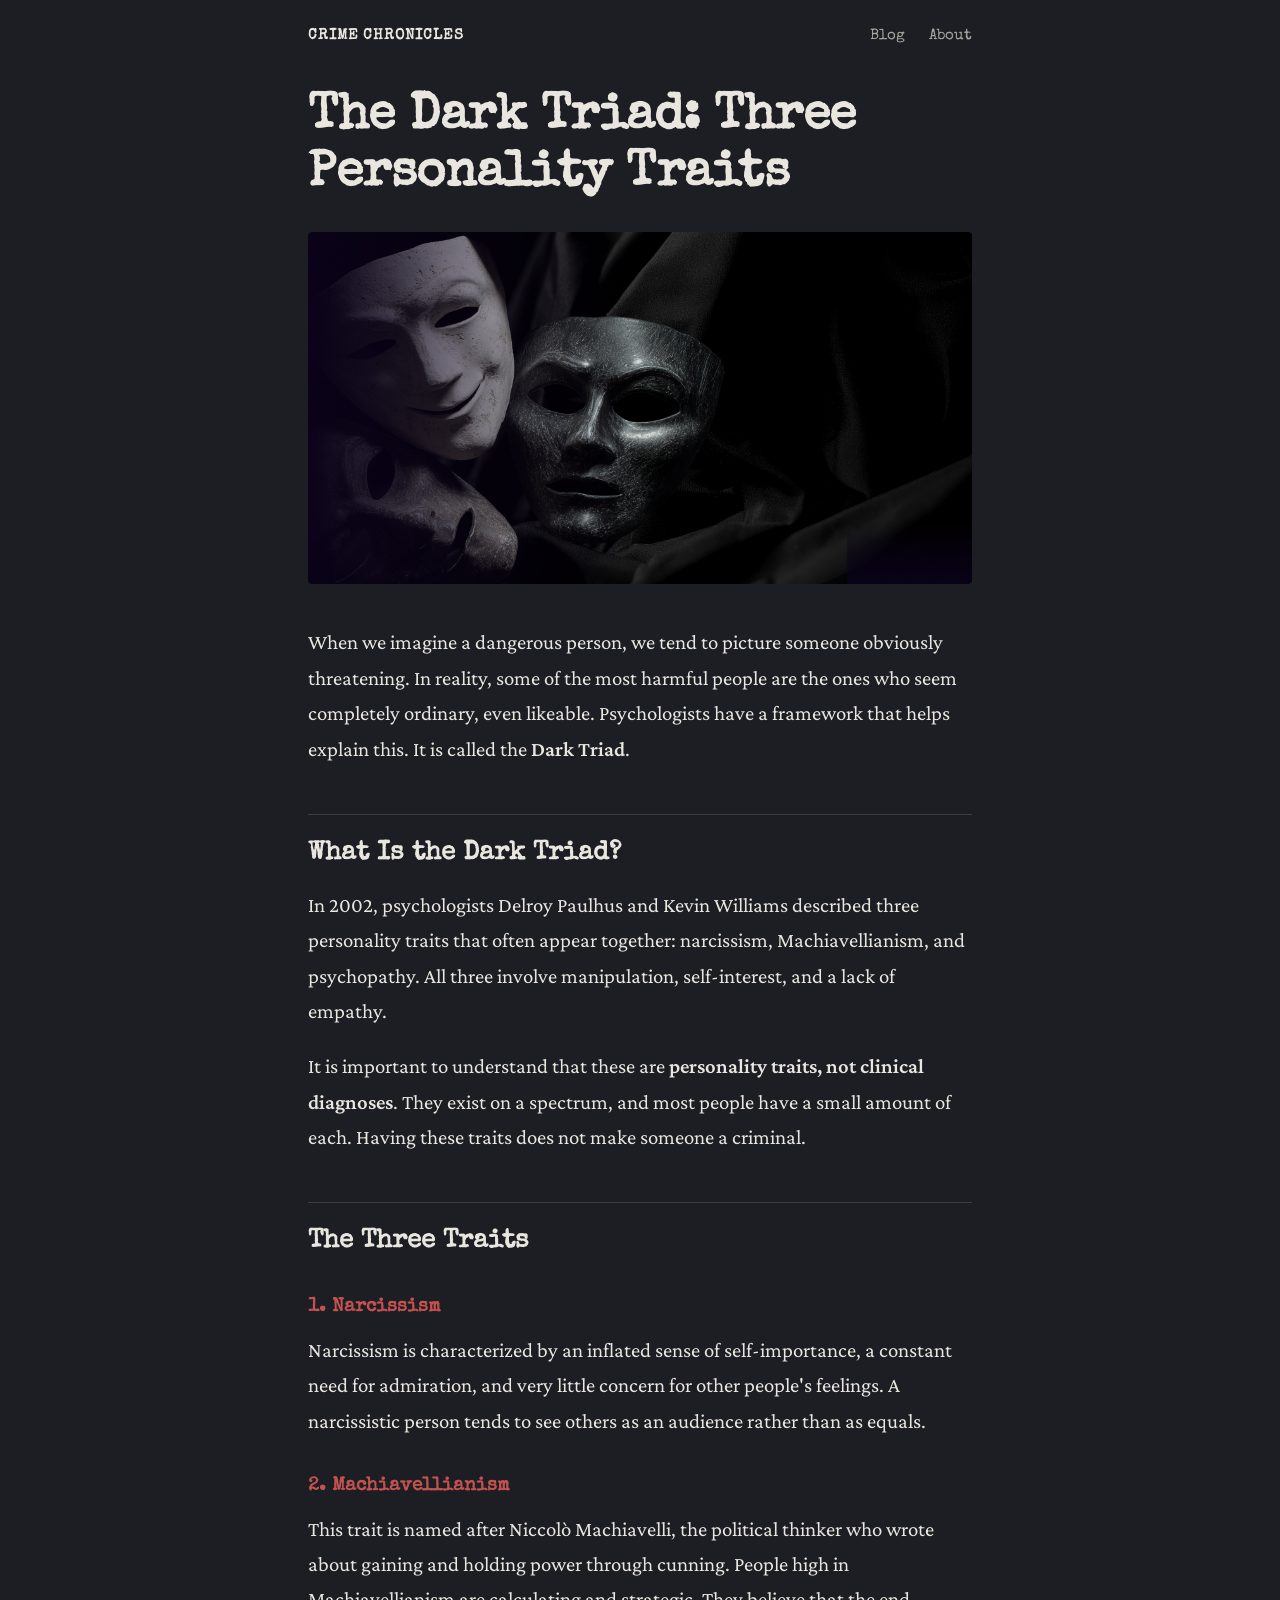
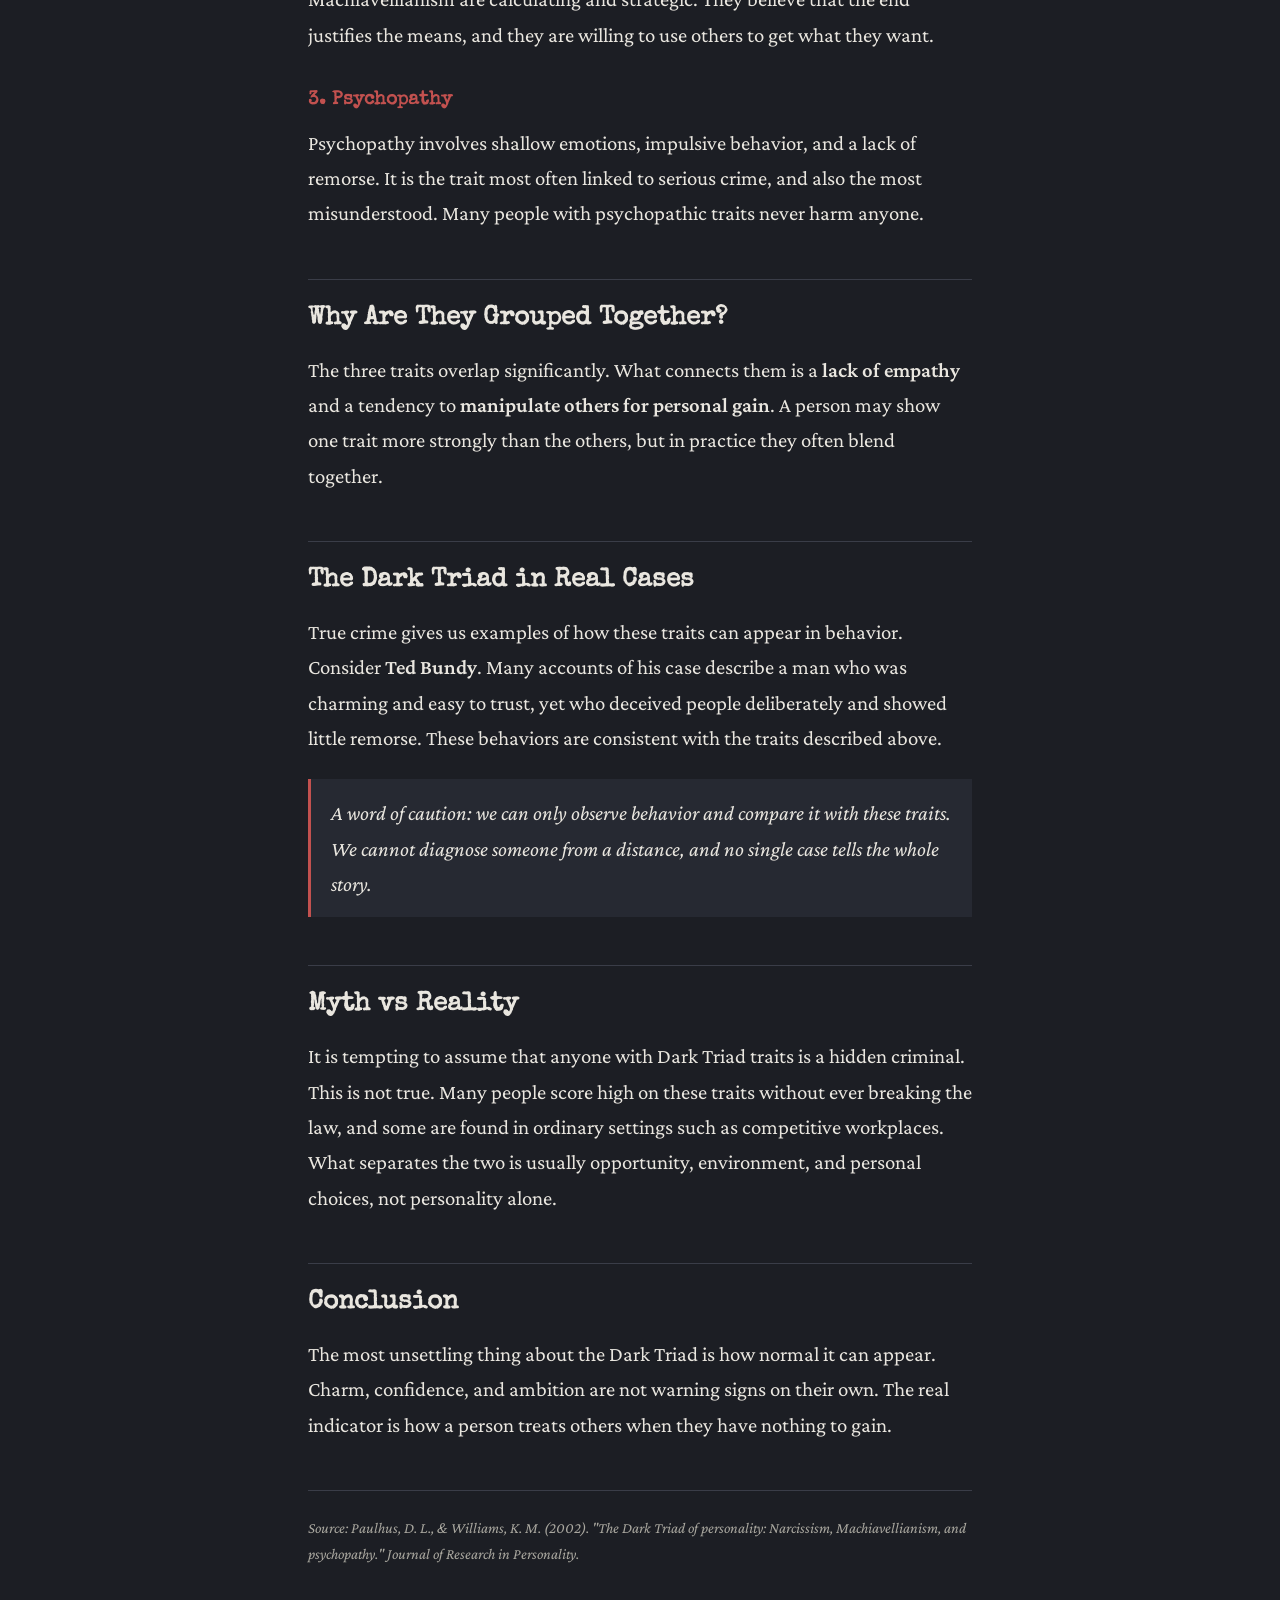
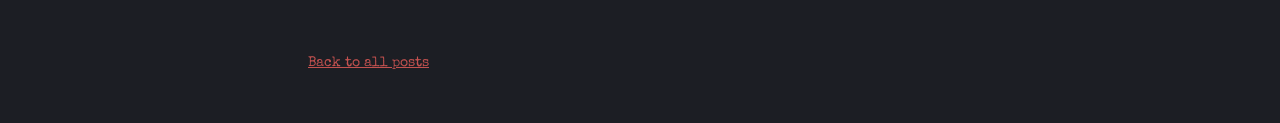
==== posts/dark-triad.html @ 7b34884f "Rename dark-triad (1).html to dark-triad.html" ====
<!DOCTYPE html>
<html lang="en">
<head>
  <meta charset="UTF-8">
  <meta name="viewport" content="width=device-width, initial-scale=1">
  <title>The Dark Triad: Three Personality Traits | Crime Chronicles</title>
  <meta name="description" content="Narcissism, Machiavellianism, and psychopathy: what the Dark Triad is, how the traits overlap, and why having them does not make someone a criminal.">
  <meta property="og:title" content="The Dark Triad: Three Personality Traits">
  <meta property="og:description" content="What the Dark Triad is, and why having these traits does not make someone a criminal.">
  <meta property="og:image" content="../dark-triad.png">

  <link rel="preconnect" href="https://fonts.googleapis.com">
  <link rel="preconnect" href="https://fonts.gstatic.com" crossorigin>
  <link href="https://fonts.googleapis.com/css2?family=Special+Elite&family=Crimson+Pro:ital,wght@0,400;0,600;1,400&display=swap" rel="stylesheet">

  <style>
    :root {
      --bg: #1c1e24;
      --surface: #262932;
      --text: #e9e6df;
      --muted: #a9a79f;
      --accent: #c2514f;
      --rule: #3a3d48;
    }

    * { box-sizing: border-box; }

    html { scroll-behavior: smooth; }

    body {
      margin: 0;
      background: var(--bg);
      color: var(--text);
      font-family: "Crimson Pro", Georgia, "Times New Roman", serif;
      font-size: 1.3rem;
      line-height: 1.7;
    }

    a { color: var(--accent); }
    a:focus-visible { outline: 3px solid var(--accent); outline-offset: 3px; }

    .site-header {
      max-width: 44rem;
      margin: 0 auto;
      padding: 1.5rem 1.25rem 0;
      display: flex;
      justify-content: space-between;
      align-items: baseline;
      font-family: "Special Elite", "Courier New", monospace;
      font-size: 0.95rem;
    }
    .site-header a { color: var(--text); text-decoration: none; font-weight: 700; }
    .site-header a:hover { color: var(--accent); }
    .site-header nav a { margin-left: 1.25rem; font-weight: 500; color: var(--muted); }
    .site-header .brand { letter-spacing: 0.06em; }

    main { max-width: 44rem; margin: 0 auto; padding: 2.5rem 1.25rem 4rem; }

    h1 {
      font-family: "Special Elite", "Courier New", monospace;
      font-size: clamp(2rem, 6vw, 3.1rem);
      line-height: 1.15;
      margin: 0 0 1.75rem;
      letter-spacing: -0.01em;
    }

    .hero { margin: 0 0 2.5rem; }
    .hero img {
      display: block;
      width: 100%;
      height: auto;
      max-height: 28rem;
      object-fit: cover;
      border-radius: 4px;
      background: var(--surface);
    }

    h2 {
      font-family: "Special Elite", "Courier New", monospace;
      font-size: 1.6rem;
      line-height: 1.25;
      margin: 3rem 0 1rem;
      padding-top: 1.5rem;
      border-top: 1px solid var(--rule);
    }

    h3 {
      font-family: "Special Elite", "Courier New", monospace;
      font-size: 1.2rem;
      margin: 2rem 0 0.5rem;
      color: var(--accent);
    }

    p { margin: 0 0 1.25rem; }
    strong { font-weight: 600; }

    .caution {
      border-left: 3px solid var(--accent);
      background: var(--surface);
      padding: 1rem 1.25rem;
      margin: 1.5rem 0;
      font-style: italic;
    }

    .source {
      margin-top: 3rem;
      padding-top: 1.5rem;
      border-top: 1px solid var(--rule);
      font-size: 0.95rem;
      color: var(--muted);
    }

    footer {
      max-width: 44rem;
      margin: 0 auto;
      padding: 0 1.25rem 3rem;
      font-family: "Special Elite", "Courier New", monospace;
      font-size: 0.9rem;
      color: var(--muted);
    }

    @media (prefers-reduced-motion: reduce) {
      html { scroll-behavior: auto; }
    }
  </style>
</head>
<body>

  <header class="site-header">
    <a class="brand" href="../index.html">CRIME CHRONICLES</a>
    <nav>
      <a href="../index.html#files">Blog</a>
      <a href="../index.html#about">About</a>
    </nav>
  </header>

  <main>
    <article>
      <h1>The Dark Triad: Three Personality Traits</h1>

      <figure class="hero">
        <img src="../dark-triad.png" alt="Three masks, one pale and smiling, one dark and expressionless, resting on black fabric" width="1049" height="557">
      </figure>

      <p>When we imagine a dangerous person, we tend to picture someone obviously threatening. In reality, some of the most harmful people are the ones who seem completely ordinary, even likeable. Psychologists have a framework that helps explain this. It is called the <strong>Dark Triad</strong>.</p>

      <h2>What Is the Dark Triad?</h2>
      <p>In 2002, psychologists Delroy Paulhus and Kevin Williams described three personality traits that often appear together: narcissism, Machiavellianism, and psychopathy. All three involve manipulation, self-interest, and a lack of empathy.</p>
      <p>It is important to understand that these are <strong>personality traits, not clinical diagnoses</strong>. They exist on a spectrum, and most people have a small amount of each. Having these traits does not make someone a criminal.</p>

      <h2>The Three Traits</h2>

      <h3>1. Narcissism</h3>
      <p>Narcissism is characterized by an inflated sense of self-importance, a constant need for admiration, and very little concern for other people's feelings. A narcissistic person tends to see others as an audience rather than as equals.</p>

      <h3>2. Machiavellianism</h3>
      <p>This trait is named after Niccolò Machiavelli, the political thinker who wrote about gaining and holding power through cunning. People high in Machiavellianism are calculating and strategic. They believe that the end justifies the means, and they are willing to use others to get what they want.</p>

      <h3>3. Psychopathy</h3>
      <p>Psychopathy involves shallow emotions, impulsive behavior, and a lack of remorse. It is the trait most often linked to serious crime, and also the most misunderstood. Many people with psychopathic traits never harm anyone.</p>

      <h2>Why Are They Grouped Together?</h2>
      <p>The three traits overlap significantly. What connects them is a <strong>lack of empathy</strong> and a tendency to <strong>manipulate others for personal gain</strong>. A person may show one trait more strongly than the others, but in practice they often blend together.</p>

      <h2>The Dark Triad in Real Cases</h2>
      <p>True crime gives us examples of how these traits can appear in behavior. Consider <strong>Ted Bundy</strong>. Many accounts of his case describe a man who was charming and easy to trust, yet who deceived people deliberately and showed little remorse. These behaviors are consistent with the traits described above.</p>
      <p class="caution">A word of caution: we can only observe behavior and compare it with these traits. We cannot diagnose someone from a distance, and no single case tells the whole story.</p>

      <h2>Myth vs Reality</h2>
      <p>It is tempting to assume that anyone with Dark Triad traits is a hidden criminal. This is not true. Many people score high on these traits without ever breaking the law, and some are found in ordinary settings such as competitive workplaces. What separates the two is usually opportunity, environment, and personal choices, not personality alone.</p>

      <h2>Conclusion</h2>
      <p>The most unsettling thing about the Dark Triad is how normal it can appear. Charm, confidence, and ambition are not warning signs on their own. The real indicator is how a person treats others when they have nothing to gain.</p>

      <p class="source"><em>Source: Paulhus, D. L., &amp; Williams, K. M. (2002). "The Dark Triad of personality: Narcissism, Machiavellianism, and psychopathy." Journal of Research in Personality.</em></p>
    </article>
  </main>

  <footer>
    <a href="../index.html#files">Back to all posts</a>
  </footer>

</body>
</html>
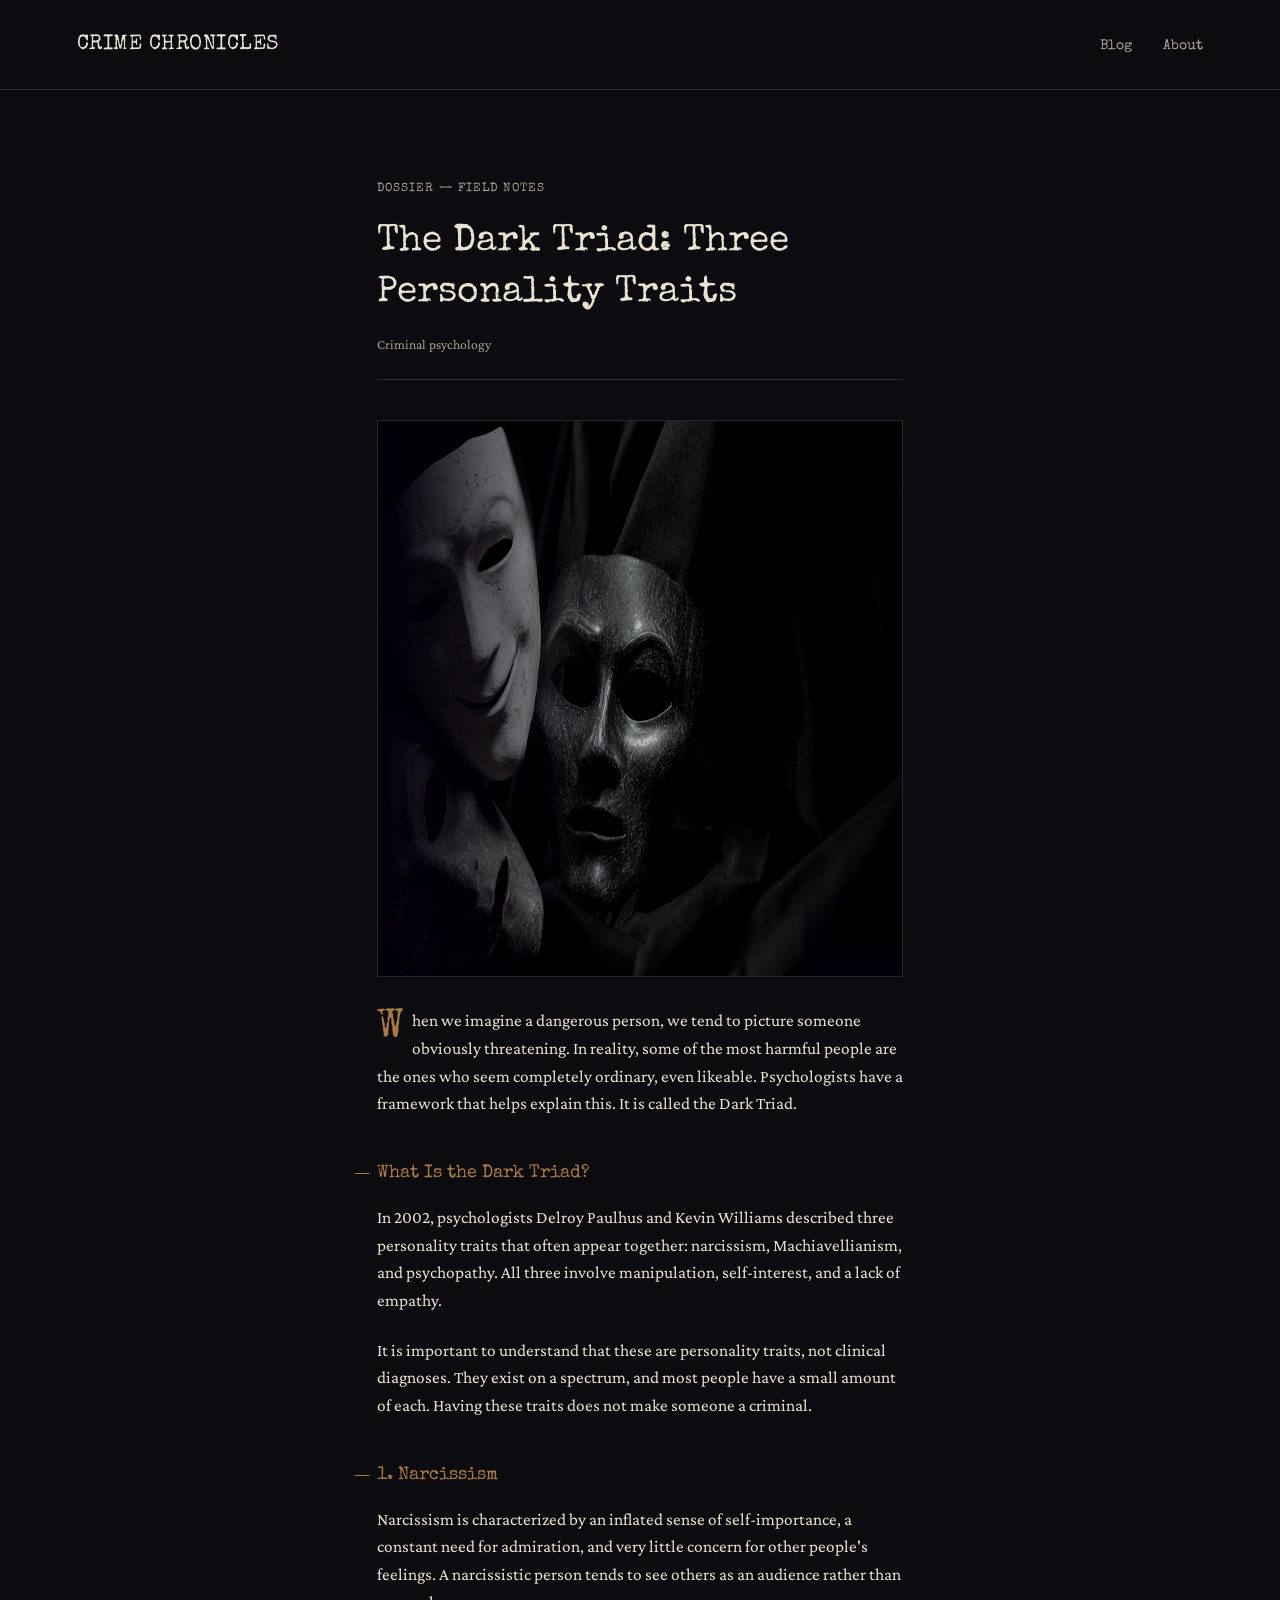
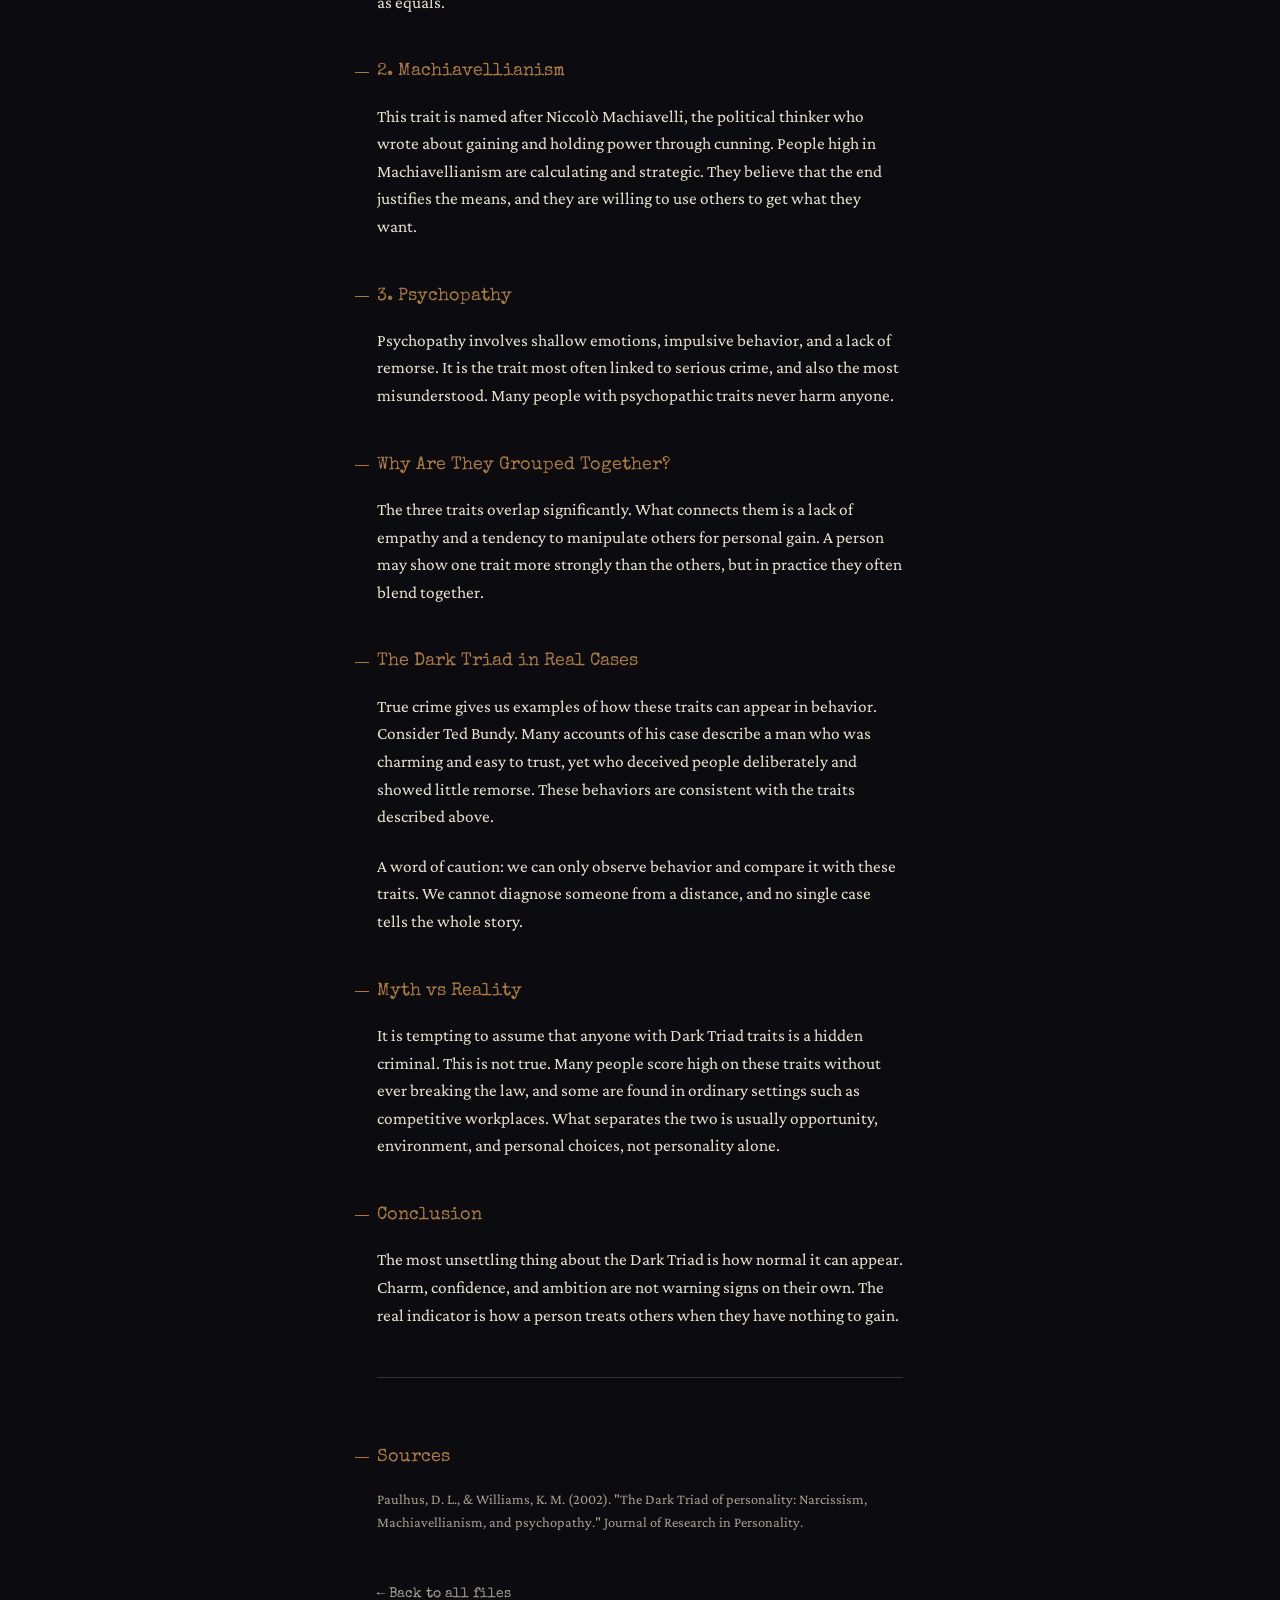
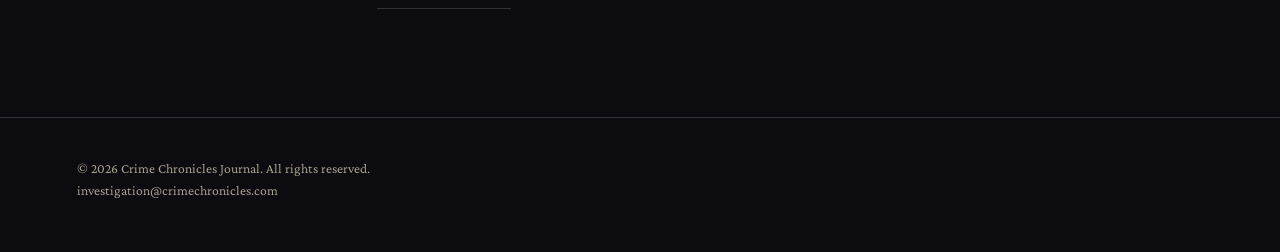
==== commit 7e38eb3d: "Update dark-triad.html" ====
--- a/posts/dark-triad.html
+++ b/posts/dark-triad.html
@@ -1,132 +1,17 @@
 <!DOCTYPE html>
 <html lang="en">
 <head>
-  <meta charset="UTF-8">
-  <meta name="viewport" content="width=device-width, initial-scale=1">
-  <title>The Dark Triad: Three Personality Traits | Crime Chronicles</title>
-  <meta name="description" content="Narcissism, Machiavellianism, and psychopathy: what the Dark Triad is, how the traits overlap, and why having them does not make someone a criminal.">
-  <meta property="og:title" content="The Dark Triad: Three Personality Traits">
-  <meta property="og:description" content="What the Dark Triad is, and why having these traits does not make someone a criminal.">
-  <meta property="og:image" content="../dark-triad.png">
-
-  <link rel="preconnect" href="https://fonts.googleapis.com">
-  <link rel="preconnect" href="https://fonts.gstatic.com" crossorigin>
-  <link href="https://fonts.googleapis.com/css2?family=Special+Elite&family=Crimson+Pro:ital,wght@0,400;0,600;1,400&display=swap" rel="stylesheet">
-
-  <style>
-    :root {
-      --bg: #1c1e24;
-      --surface: #262932;
-      --text: #e9e6df;
-      --muted: #a9a79f;
-      --accent: #c2514f;
-      --rule: #3a3d48;
-    }
-
-    * { box-sizing: border-box; }
-
-    html { scroll-behavior: smooth; }
-
-    body {
-      margin: 0;
-      background: var(--bg);
-      color: var(--text);
-      font-family: "Crimson Pro", Georgia, "Times New Roman", serif;
-      font-size: 1.3rem;
-      line-height: 1.7;
-    }
-
-    a { color: var(--accent); }
-    a:focus-visible { outline: 3px solid var(--accent); outline-offset: 3px; }
-
-    .site-header {
-      max-width: 44rem;
-      margin: 0 auto;
-      padding: 1.5rem 1.25rem 0;
-      display: flex;
-      justify-content: space-between;
-      align-items: baseline;
-      font-family: "Special Elite", "Courier New", monospace;
-      font-size: 0.95rem;
-    }
-    .site-header a { color: var(--text); text-decoration: none; font-weight: 700; }
-    .site-header a:hover { color: var(--accent); }
-    .site-header nav a { margin-left: 1.25rem; font-weight: 500; color: var(--muted); }
-    .site-header .brand { letter-spacing: 0.06em; }
-
-    main { max-width: 44rem; margin: 0 auto; padding: 2.5rem 1.25rem 4rem; }
-
-    h1 {
-      font-family: "Special Elite", "Courier New", monospace;
-      font-size: clamp(2rem, 6vw, 3.1rem);
-      line-height: 1.15;
-      margin: 0 0 1.75rem;
-      letter-spacing: -0.01em;
-    }
-
-    .hero { margin: 0 0 2.5rem; }
-    .hero img {
-      display: block;
-      width: 100%;
-      height: auto;
-      max-height: 28rem;
-      object-fit: cover;
-      border-radius: 4px;
-      background: var(--surface);
-    }
-
-    h2 {
-      font-family: "Special Elite", "Courier New", monospace;
-      font-size: 1.6rem;
-      line-height: 1.25;
-      margin: 3rem 0 1rem;
-      padding-top: 1.5rem;
-      border-top: 1px solid var(--rule);
-    }
-
-    h3 {
-      font-family: "Special Elite", "Courier New", monospace;
-      font-size: 1.2rem;
-      margin: 2rem 0 0.5rem;
-      color: var(--accent);
-    }
-
-    p { margin: 0 0 1.25rem; }
-    strong { font-weight: 600; }
-
-    .caution {
-      border-left: 3px solid var(--accent);
-      background: var(--surface);
-      padding: 1rem 1.25rem;
-      margin: 1.5rem 0;
-      font-style: italic;
-    }
-
-    .source {
-      margin-top: 3rem;
-      padding-top: 1.5rem;
-      border-top: 1px solid var(--rule);
-      font-size: 0.95rem;
-      color: var(--muted);
-    }
-
-    footer {
-      max-width: 44rem;
-      margin: 0 auto;
-      padding: 0 1.25rem 3rem;
-      font-family: "Special Elite", "Courier New", monospace;
-      font-size: 0.9rem;
-      color: var(--muted);
-    }
-
-    @media (prefers-reduced-motion: reduce) {
-      html { scroll-behavior: auto; }
-    }
-  </style>
+<meta charset="UTF-8">
+<meta name="viewport" content="width=device-width, initial-scale=1.0">
+<title>The Dark Triad: Three Personality Traits | Crime Chronicles</title>
+<meta name="description" content="Narcissism, Machiavellianism, and psychopathy: what the Dark Triad is, how the traits overlap, and why having them does not make someone a criminal.">
+<link rel="preconnect" href="https://fonts.googleapis.com">
+<link href="https://fonts.googleapis.com/css2?family=Special+Elite&family=Crimson+Pro:ital,wght@0,400;0,600;1,400&display=swap" rel="stylesheet">
+<link rel="stylesheet" href="../style.css">
 </head>
 <body>
 
-  <header class="site-header">
+  <header>
     <a class="brand" href="../index.html">CRIME CHRONICLES</a>
     <nav>
       <a href="../index.html#files">Blog</a>
@@ -134,51 +19,58 @@
     </nav>
   </header>
 
-  <main>
-    <article>
-      <h1>The Dark Triad: Three Personality Traits</h1>
+  <main class="article">
+    <div class="tag">DOSSIER — FIELD NOTES</div>
+    <h1>The Dark Triad: Three Personality Traits</h1>
+    <p class="meta">Criminal psychology</p>
 
-      <figure class="hero">
-        <img src="../dark-triad.png" alt="Three masks, one pale and smiling, one dark and expressionless, resting on black fabric" width="1049" height="557">
-      </figure>
+    <figure class="article-image">
+      <img src="../dark-triad.png" alt="Three masks, one pale and smiling, one dark and expressionless, resting on black fabric" width="1049" height="557">
+    </figure>
 
-      <p>When we imagine a dangerous person, we tend to picture someone obviously threatening. In reality, some of the most harmful people are the ones who seem completely ordinary, even likeable. Psychologists have a framework that helps explain this. It is called the <strong>Dark Triad</strong>.</p>
+    <p class="lede">When we imagine a dangerous person, we tend to picture someone obviously threatening. In reality, some of the most harmful people are the ones who seem completely ordinary, even likeable. Psychologists have a framework that helps explain this. It is called the Dark Triad.</p>
 
-      <h2>What Is the Dark Triad?</h2>
-      <p>In 2002, psychologists Delroy Paulhus and Kevin Williams described three personality traits that often appear together: narcissism, Machiavellianism, and psychopathy. All three involve manipulation, self-interest, and a lack of empathy.</p>
-      <p>It is important to understand that these are <strong>personality traits, not clinical diagnoses</strong>. They exist on a spectrum, and most people have a small amount of each. Having these traits does not make someone a criminal.</p>
+    <h2>What Is the Dark Triad?</h2>
+    <p>In 2002, psychologists Delroy Paulhus and Kevin Williams described three personality traits that often appear together: narcissism, Machiavellianism, and psychopathy. All three involve manipulation, self-interest, and a lack of empathy.</p>
+    <p>It is important to understand that these are personality traits, not clinical diagnoses. They exist on a spectrum, and most people have a small amount of each. Having these traits does not make someone a criminal.</p>
 
-      <h2>The Three Traits</h2>
+    <h2>1. Narcissism</h2>
+    <p>Narcissism is characterized by an inflated sense of self-importance, a constant need for admiration, and very little concern for other people's feelings. A narcissistic person tends to see others as an audience rather than as equals.</p>
 
-      <h3>1. Narcissism</h3>
-      <p>Narcissism is characterized by an inflated sense of self-importance, a constant need for admiration, and very little concern for other people's feelings. A narcissistic person tends to see others as an audience rather than as equals.</p>
+    <h2>2. Machiavellianism</h2>
+    <p>This trait is named after Niccolò Machiavelli, the political thinker who wrote about gaining and holding power through cunning. People high in Machiavellianism are calculating and strategic. They believe that the end justifies the means, and they are willing to use others to get what they want.</p>
 
-      <h3>2. Machiavellianism</h3>
-      <p>This trait is named after Niccolò Machiavelli, the political thinker who wrote about gaining and holding power through cunning. People high in Machiavellianism are calculating and strategic. They believe that the end justifies the means, and they are willing to use others to get what they want.</p>
+    <h2>3. Psychopathy</h2>
+    <p>Psychopathy involves shallow emotions, impulsive behavior, and a lack of remorse. It is the trait most often linked to serious crime, and also the most misunderstood. Many people with psychopathic traits never harm anyone.</p>
 
-      <h3>3. Psychopathy</h3>
-      <p>Psychopathy involves shallow emotions, impulsive behavior, and a lack of remorse. It is the trait most often linked to serious crime, and also the most misunderstood. Many people with psychopathic traits never harm anyone.</p>
+    <h2>Why Are They Grouped Together?</h2>
+    <p>The three traits overlap significantly. What connects them is a lack of empathy and a tendency to manipulate others for personal gain. A person may show one trait more strongly than the others, but in practice they often blend together.</p>
 
-      <h2>Why Are They Grouped Together?</h2>
-      <p>The three traits overlap significantly. What connects them is a <strong>lack of empathy</strong> and a tendency to <strong>manipulate others for personal gain</strong>. A person may show one trait more strongly than the others, but in practice they often blend together.</p>
+    <h2>The Dark Triad in Real Cases</h2>
+    <p>True crime gives us examples of how these traits can appear in behavior. Consider Ted Bundy. Many accounts of his case describe a man who was charming and easy to trust, yet who deceived people deliberately and showed little remorse. These behaviors are consistent with the traits described above.</p>
+    <p>A word of caution: we can only observe behavior and compare it with these traits. We cannot diagnose someone from a distance, and no single case tells the whole story.</p>
 
-      <h2>The Dark Triad in Real Cases</h2>
-      <p>True crime gives us examples of how these traits can appear in behavior. Consider <strong>Ted Bundy</strong>. Many accounts of his case describe a man who was charming and easy to trust, yet who deceived people deliberately and showed little remorse. These behaviors are consistent with the traits described above.</p>
-      <p class="caution">A word of caution: we can only observe behavior and compare it with these traits. We cannot diagnose someone from a distance, and no single case tells the whole story.</p>
+    <h2>Myth vs Reality</h2>
+    <p>It is tempting to assume that anyone with Dark Triad traits is a hidden criminal. This is not true. Many people score high on these traits without ever breaking the law, and some are found in ordinary settings such as competitive workplaces. What separates the two is usually opportunity, environment, and personal choices, not personality alone.</p>
 
-      <h2>Myth vs Reality</h2>
-      <p>It is tempting to assume that anyone with Dark Triad traits is a hidden criminal. This is not true. Many people score high on these traits without ever breaking the law, and some are found in ordinary settings such as competitive workplaces. What separates the two is usually opportunity, environment, and personal choices, not personality alone.</p>
+    <h2>Conclusion</h2>
+    <p>The most unsettling thing about the Dark Triad is how normal it can appear. Charm, confidence, and ambition are not warning signs on their own. The real indicator is how a person treats others when they have nothing to gain.</p>
 
-      <h2>Conclusion</h2>
-      <p>The most unsettling thing about the Dark Triad is how normal it can appear. Charm, confidence, and ambition are not warning signs on their own. The real indicator is how a person treats others when they have nothing to gain.</p>
+    <div class="sources">
+      <h2>Sources</h2>
+      <ul>
+        <li>Paulhus, D. L., &amp; Williams, K. M. (2002). "The Dark Triad of personality: Narcissism, Machiavellianism, and psychopathy." Journal of Research in Personality.</li>
+      </ul>
+    </div>
 
-      <p class="source"><em>Source: Paulhus, D. L., &amp; Williams, K. M. (2002). "The Dark Triad of personality: Narcissism, Machiavellianism, and psychopathy." Journal of Research in Personality.</em></p>
-    </article>
+    <a class="back-link" href="../index.html#files">&larr; Back to all files</a>
   </main>
 
   <footer>
-    <a href="../index.html#files">Back to all posts</a>
+    <p>&copy; 2026 Crime Chronicles Journal. All rights reserved.<br>investigation@crimechronicles.com</p>
   </footer>
+
+  <script src="../script.js"></script>
 
 </body>
 </html>
--- a/style.css
+++ b/style.css
@@ -0,0 +1,463 @@
+/* =========================================================
+   Crime Chronicles — shared stylesheet
+   One file, used by index.html and every page inside /posts/.
+   Change something here and the whole site updates.
+========================================================= */
+
+:root {
+  --void: #0c0c10;
+  --panel: #17151a;
+  --panel-raised: #201d24;
+  --paper: #e9e2d0;
+  --paper-dim: #a79f8f;
+  --blood: #7a2323;
+  --amber: #a9793f;
+  --line: #322f36;
+
+  --font-display: 'Special Elite', monospace;
+  --font-body: 'Crimson Pro', serif;
+}
+
+* { box-sizing: border-box; }
+html { scroll-behavior: smooth; }
+
+body {
+  margin: 0;
+  background: var(--void);
+  color: var(--paper);
+  font-family: var(--font-body);
+  line-height: 1.6;
+  overflow-x: hidden;
+  position: relative;
+}
+
+/* Ambient "failing bulb" flicker. Slow and low-contrast on
+   purpose — fast strobing can genuinely bother people. Off
+   entirely for visitors who prefer reduced motion. */
+body::before {
+  content: "";
+  position: fixed;
+  inset: 0;
+  background: #000;
+  opacity: 0;
+  pointer-events: none;
+  mix-blend-mode: multiply;
+  z-index: 50;
+}
+@media (prefers-reduced-motion: no-preference) {
+  body::before { animation: bulb-flicker 7s ease-in-out infinite; }
+}
+@keyframes bulb-flicker {
+  0%, 92%, 100% { opacity: 0; }
+  94% { opacity: 0.12; }
+  96% { opacity: 0.02; }
+  98% { opacity: 0.16; }
+}
+
+a { color: inherit; }
+a:focus-visible, button:focus-visible {
+  outline: 2px solid var(--amber);
+  outline-offset: 3px;
+}
+
+/* ---------- Header / nav ---------- */
+header {
+  display: flex;
+  justify-content: space-between;
+  align-items: center;
+  padding: 28px 6vw;
+  border-bottom: 1px solid var(--line);
+  position: relative;
+  z-index: 2;
+}
+.brand { font-family: var(--font-display); font-size: 1.3rem; letter-spacing: 0.5px; text-decoration: none; }
+nav a {
+  font-family: var(--font-display);
+  text-decoration: none;
+  color: var(--paper-dim);
+  margin-left: 28px;
+  font-size: 0.85rem;
+  transition: color 0.2s ease;
+}
+nav a:hover { color: var(--amber); }
+
+/* ---------- Hero (homepage only) ---------- */
+.hero { position: relative; padding: 14vh 6vw 12vh; overflow: hidden; z-index: 1; }
+.hero-content { position: relative; z-index: 1; max-width: 720px; }
+.fog { position: absolute; border-radius: 50%; filter: blur(60px); pointer-events: none; z-index: -1; }
+.fog-a { width: 480px; height: 480px; top: -140px; left: -80px; background: radial-gradient(circle, rgba(122,35,35,0.18), transparent 70%); }
+.fog-b { width: 560px; height: 560px; top: 15%; left: 38%; background: radial-gradient(circle, rgba(169,121,63,0.10), transparent 70%); }
+.fog-c { width: 520px; height: 520px; top: 5%; right: -140px; background: radial-gradient(circle, rgba(169,121,63,0.14), transparent 70%); }
+@media (prefers-reduced-motion: no-preference) {
+  .fog-a { animation: drift-a 26s ease-in-out infinite alternate; }
+  .fog-b { animation: drift-b 32s ease-in-out infinite alternate; }
+  .fog-c { animation: drift-c 29s ease-in-out infinite alternate; }
+}
+@keyframes drift-a { from { transform: translate(0,0) scale(1); } to { transform: translate(60px,40px) scale(1.15); } }
+@keyframes drift-b { from { transform: translate(0,0) scale(1); } to { transform: translate(-50px,30px) scale(0.9); } }
+@keyframes drift-c { from { transform: translate(0,0) scale(1); } to { transform: translate(-60px,50px) scale(1.1); } }
+
+.hero p.kicker { font-family: var(--font-display); color: var(--amber); font-size: 0.85rem; margin: 0 0 18px; }
+.hero h1 { font-family: var(--font-display); font-size: clamp(1.8rem,4vw,2.8rem); line-height: 1.4; margin: 0 0 20px; font-weight: normal; }
+
+/* Text wraps normally now — the typing effect itself is done
+   in script.js by revealing real characters, not by animating
+   a fixed width. That's what fixes long headlines getting cut
+   off at the edge of the window instead of wrapping. */
+.type-line { display: inline; }
+
+.cursor { display: inline-block; width: 0.55ch; background: var(--amber); margin-left: 2px; }
+@media (prefers-reduced-motion: no-preference) {
+  .cursor { animation: blink 1s steps(1) infinite; }
+}
+@keyframes blink { 50% { opacity: 0; } }
+
+.hero p.sub { color: var(--paper-dim); font-size: 1.05rem; max-width: 60ch; }
+/* Only hidden-then-revealed when JS turns on the typing
+   animation (see script.js). Without JS, or with reduced
+   motion, this rule never applies and the text just shows. */
+.hero.hero-animate p.sub { opacity: 0; transform: translateY(6px); }
+.hero.hero-animate p.sub.is-visible {
+  opacity: 1;
+  transform: translateY(0);
+  transition: opacity 0.6s ease, transform 0.6s ease;
+}
+
+/* ---------- Case file grid (homepage) ---------- */
+.files {
+  padding: 0 6vw 10vh;
+  display: grid;
+  grid-template-columns: repeat(2, 1fr);
+  gap: 2px;
+  border: 1px solid var(--line);
+  position: relative;
+  z-index: 1;
+
+  /* Moody textured backdrop: a dark vignette over a film-grain
+     texture, made with CSS/SVG rather than a photo — nothing
+     external to host, and it matches the palette exactly. */
+  background-color: var(--line);
+  background-image:
+    radial-gradient(ellipse at 50% 20%, rgba(0,0,0,0) 0%, rgba(0,0,0,0.55) 70%, rgba(0,0,0,0.85) 100%),
+    linear-gradient(180deg, rgba(12,12,16,0.35), rgba(12,12,16,0.9)),
+    url("data:image/svg+xml,%3Csvg xmlns='http://www.w3.org/2000/svg' width='240' height='240'%3E%3Cfilter id='n'%3E%3CfeTurbulence type='fractalNoise' baseFrequency='0.85' numOctaves='3' stitchTiles='stitch'/%3E%3CfeColorMatrix type='saturate' values='0'/%3E%3C/filter%3E%3Crect width='100%25' height='100%25' filter='url(%23n)'/%3E%3C/svg%3E");
+  background-size: cover, cover, 240px 240px;
+  background-blend-mode: normal, multiply, overlay;
+}
+@media (max-width: 720px) { .files { grid-template-columns: 1fr; } }
+
+.file {
+  background: rgba(23, 21, 26, 0.82);
+  padding: 36px;
+  text-decoration: none;
+  color: inherit;
+  display: block;
+  position: relative;
+  transition: transform 0.35s ease, background 0.25s ease;
+}
+.file:hover { background: rgba(32, 29, 36, 0.92); transform: translateY(-5px); }
+
+.file::after {
+  content: "";
+  position: absolute;
+  top: 14px; right: 14px;
+  width: 9px; height: 9px;
+  border-radius: 50%;
+  background: var(--blood);
+  opacity: 0;
+  transform: scale(0.5);
+  transition: opacity 0.25s ease, transform 0.25s ease;
+}
+.file:hover::after { opacity: 1; transform: scale(1); }
+
+.file .tag { font-family: var(--font-display); font-size: 0.72rem; letter-spacing: 1px; color: var(--paper-dim); margin-bottom: 14px; }
+.file .tag.status-cold { color: var(--blood); }
+.file .tag.status-digital { color: var(--amber); }
+.file h2 { font-family: var(--font-display); font-size: 1.15rem; margin: 0 0 12px; font-weight: normal; position: relative; display: inline-block; }
+
+.files.reveal-ready .file { opacity: 0; transform: translateY(24px); }
+.files.reveal-ready .file h2::before {
+  content: "";
+  position: absolute;
+  inset: 0;
+  background: var(--paper-dim);
+  transform-origin: left;
+}
+.files.reveal-ready .file.is-visible { opacity: 1; transform: translateY(0); transition: opacity 0.5s ease, transform 0.5s ease; }
+.files.reveal-ready .file.is-visible h2::before { animation: redact-slide 0.5s ease forwards 0.15s; }
+@keyframes redact-slide { to { transform: scaleX(0); } }
+
+.file p { color: var(--paper-dim); font-size: 0.95rem; margin: 0; max-width: 42ch; }
+
+/* ---------- Article pages (posts/*.html) ---------- */
+.article { max-width: 680px; margin: 0 auto; padding: 10vh 6vw 12vh; }
+.article .tag { font-family: var(--font-display); font-size: 0.72rem; letter-spacing: 1px; color: var(--paper-dim); margin-bottom: 18px; }
+.article .tag.status-cold { color: var(--blood); }
+.article .tag.status-digital { color: var(--amber); }
+.article h1 {
+  font-family: var(--font-display);
+  font-size: clamp(1.6rem, 3.4vw, 2.3rem);
+  line-height: 1.4;
+  font-weight: normal;
+  margin: 0 0 14px;
+}
+.article .meta { color: var(--paper-dim); font-size: 0.85rem; margin: 0 0 40px; border-bottom: 1px solid var(--line); padding-bottom: 24px; }
+.article h2 {
+  font-family: var(--font-display);
+  font-size: 1.1rem;
+  font-weight: normal;
+  color: var(--amber);
+  margin: 42px 0 16px;
+}
+.article p { font-size: 1.08rem; margin: 0 0 22px; max-width: 66ch; }
+.article p.lede::first-letter {
+  font-family: var(--font-display);
+  font-size: 2.6rem;
+  float: left;
+  line-height: 0.85;
+  padding: 4px 8px 0 0;
+  color: var(--amber);
+}
+
+/* Sources list at the bottom of each post */
+.sources { margin-top: 48px; padding-top: 24px; border-top: 1px solid var(--line); }
+.sources ul { list-style: none; padding: 0; margin: 0; }
+.sources li { margin-bottom: 10px; font-size: 0.9rem; color: var(--paper-dim); word-break: break-word; }
+.sources a { color: var(--paper-dim); text-decoration: underline; text-decoration-color: var(--line); }
+.sources a:hover { color: var(--amber); }
+
+.back-link {
+  display: inline-block;
+  margin-top: 40px;
+  font-family: var(--font-display);
+  font-size: 0.85rem;
+  color: var(--paper-dim);
+  text-decoration: none;
+  border-bottom: 1px solid var(--line);
+  padding-bottom: 2px;
+  transition: color 0.2s ease, border-color 0.2s ease;
+}
+.back-link:hover { color: var(--amber); border-color: var(--amber); }
+
+/* ---------- Footer ---------- */
+footer {
+  padding: 40px 6vw 50px;
+  border-top: 1px solid var(--line);
+  color: var(--paper-dim);
+  font-size: 0.85rem;
+  display: flex;
+  justify-content: space-between;
+  flex-wrap: wrap;
+  gap: 10px;
+  position: relative;
+  z-index: 1;
+}
+footer p { margin: 0; max-width: 55ch; }
+
+/* =========================================================
+   ANIMATED / MOVING ELEMENTS
+   Added site-wide. Every block here is wrapped in a
+   "prefers-reduced-motion" check or is switched on by JS
+   only after that same check passes.
+========================================================= */
+
+/* ---------- Header condenses once you scroll ---------- */
+header {
+  position: sticky;
+  top: 0;
+  background: rgba(12, 12, 16, 0.75);
+  transition: padding 0.3s ease, background 0.3s ease, backdrop-filter 0.3s ease;
+}
+header.scrolled {
+  padding-top: 14px;
+  padding-bottom: 14px;
+  background: rgba(12, 12, 16, 0.92);
+  backdrop-filter: blur(8px);
+}
+
+/* Nav links get an underline that sweeps in from the left */
+nav a { position: relative; }
+nav a::after {
+  content: "";
+  position: absolute;
+  left: 0;
+  bottom: -5px;
+  height: 1px;
+  width: 100%;
+  background: var(--amber);
+  transform: scaleX(0);
+  transform-origin: right;
+  transition: transform 0.3s ease;
+}
+nav a:hover::after { transform: scaleX(1); transform-origin: left; }
+
+/* Brand flickers gently on hover, like a bad neon sign */
+.brand { transition: color 0.2s ease; }
+@media (prefers-reduced-motion: no-preference) {
+  .brand:hover { animation: neon-stutter 0.5s steps(1) 1; }
+}
+@keyframes neon-stutter {
+  0%, 100% { color: var(--paper); }
+  20% { color: var(--blood); }
+  40% { color: var(--paper-dim); }
+  60% { color: var(--blood); }
+}
+
+/* ---------- Reading progress bar (article pages) ---------- */
+.progress-bar {
+  position: fixed;
+  top: 0;
+  left: 0;
+  height: 2px;
+  width: 100%;
+  background: var(--amber);
+  transform: scaleX(0);
+  transform-origin: left;
+  z-index: 60;
+}
+
+/* ---------- Back to top button ---------- */
+.to-top {
+  position: fixed;
+  right: 24px;
+  bottom: 24px;
+  width: 42px;
+  height: 42px;
+  border-radius: 50%;
+  border: 1px solid var(--line);
+  background: rgba(23, 21, 26, 0.9);
+  color: var(--paper-dim);
+  font-size: 1.1rem;
+  cursor: pointer;
+  opacity: 0;
+  transform: translateY(14px);
+  pointer-events: none;
+  transition: opacity 0.3s ease, transform 0.3s ease, color 0.2s ease, border-color 0.2s ease;
+  z-index: 55;
+}
+.to-top.visible { opacity: 1; transform: translateY(0); pointer-events: auto; }
+.to-top:hover { color: var(--amber); border-color: var(--amber); }
+
+/* ---------- Floating dust motes ---------- */
+.dust {
+  position: fixed;
+  inset: 0;
+  pointer-events: none;
+  overflow: hidden;
+  z-index: 40;
+}
+.dust span {
+  position: absolute;
+  bottom: -10px;
+  border-radius: 50%;
+  background: var(--paper);
+  animation-name: float-up;
+  animation-timing-function: linear;
+  animation-iteration-count: infinite;
+}
+@keyframes float-up {
+  0%   { transform: translate(0, 0); }
+  50%  { transform: translate(24px, -50vh); }
+  100% { transform: translate(-16px, -102vh); }
+}
+
+/* ---------- Article text reveals on scroll ---------- */
+.article.reveal-ready h2,
+.article.reveal-ready p,
+.article.reveal-ready .sources,
+.article.reveal-ready .back-link {
+  opacity: 0;
+  transform: translateY(18px);
+}
+.article.reveal-ready .is-visible {
+  opacity: 1;
+  transform: translateY(0);
+  transition: opacity 0.6s ease, transform 0.6s ease;
+}
+
+/* Each article heading draws a short amber rule beside it */
+.article h2 { position: relative; padding-left: 0; }
+.article h2::before {
+  content: "";
+  position: absolute;
+  left: -22px;
+  top: 0.75em;
+  width: 14px;
+  height: 1px;
+  background: var(--amber);
+  transform: scaleX(0);
+  transform-origin: left;
+}
+.article.reveal-ready h2.is-visible::before {
+  animation: rule-draw 0.5s ease forwards 0.3s;
+}
+@keyframes rule-draw { to { transform: scaleX(1); } }
+@media (max-width: 760px) {
+  .article h2::before { display: none; }
+}
+
+/* ---------- Case cards: slow drift on the whole grid ---------- */
+@media (prefers-reduced-motion: no-preference) {
+  .files { background-position: center, center, 0 0; animation: grain-shift 24s steps(8) infinite; }
+}
+@keyframes grain-shift {
+  0%   { background-position: center, center, 0 0; }
+  100% { background-position: center, center, 240px 240px; }
+}
+
+/* ---------- Footer text fades up when it enters view ---------- */
+footer p { transition: opacity 0.6s ease; }
+
+/* =========================================================
+   IMAGES
+   Pulled in from the Wix site's own media library, so
+   nothing new is generated — just referenced from where
+   Wix is already hosting them. A grayscale/darken filter
+   keeps every photo consistent with the site's palette
+   instead of clashing with it in full color.
+========================================================= */
+
+/* ---------- Homepage hero photo ---------- */
+.hero-image-wrap { position: absolute; inset: 0; z-index: -3; overflow: hidden; }
+.hero-image { width: 100%; height: 100%; object-fit: cover; filter: grayscale(55%) brightness(0.35) contrast(1.1); }
+.hero-scrim { position: absolute; inset: 0; z-index: -2; background: linear-gradient(180deg, rgba(12,12,16,0.35), rgba(12,12,16,0.95) 85%); }
+
+/* ---------- Case card thumbnails ---------- */
+.file { padding: 0; }
+.file-image-wrap { width: 100%; height: 170px; overflow: hidden; }
+.file-image {
+  width: 100%; height: 100%; object-fit: cover; display: block;
+  filter: grayscale(55%) contrast(1.05) brightness(0.8);
+  transition: filter 0.4s ease, transform 0.5s ease;
+}
+.file:hover .file-image { filter: grayscale(15%) brightness(0.95); transform: scale(1.05); }
+.file-content { padding: 28px 36px 36px; }
+
+/* ---------- In-article photos ---------- */
+.article-image { margin: 0 0 30px; }
+.article-image img {
+  width: 100%;
+  display: block;
+  border: 1px solid var(--line);
+  filter: grayscale(45%) contrast(1.05) brightness(0.85);
+}
+.article-image svg {
+  width: 100%;
+  height: auto;
+  display: block;
+  border: 1px solid var(--line);
+}
+
+/* ---------- About photo (footer) ---------- */
+.about-block { display: flow-root; }
+.about-photo {
+  width: 170px; height: 170px;
+  object-fit: cover;
+  border: 1px solid var(--line);
+  filter: grayscale(50%) brightness(0.8);
+  float: left;
+  margin: 0 22px 14px 0;
+}
+@media (max-width: 600px) {
+  .about-photo { float: none; margin-bottom: 16px; }
+}
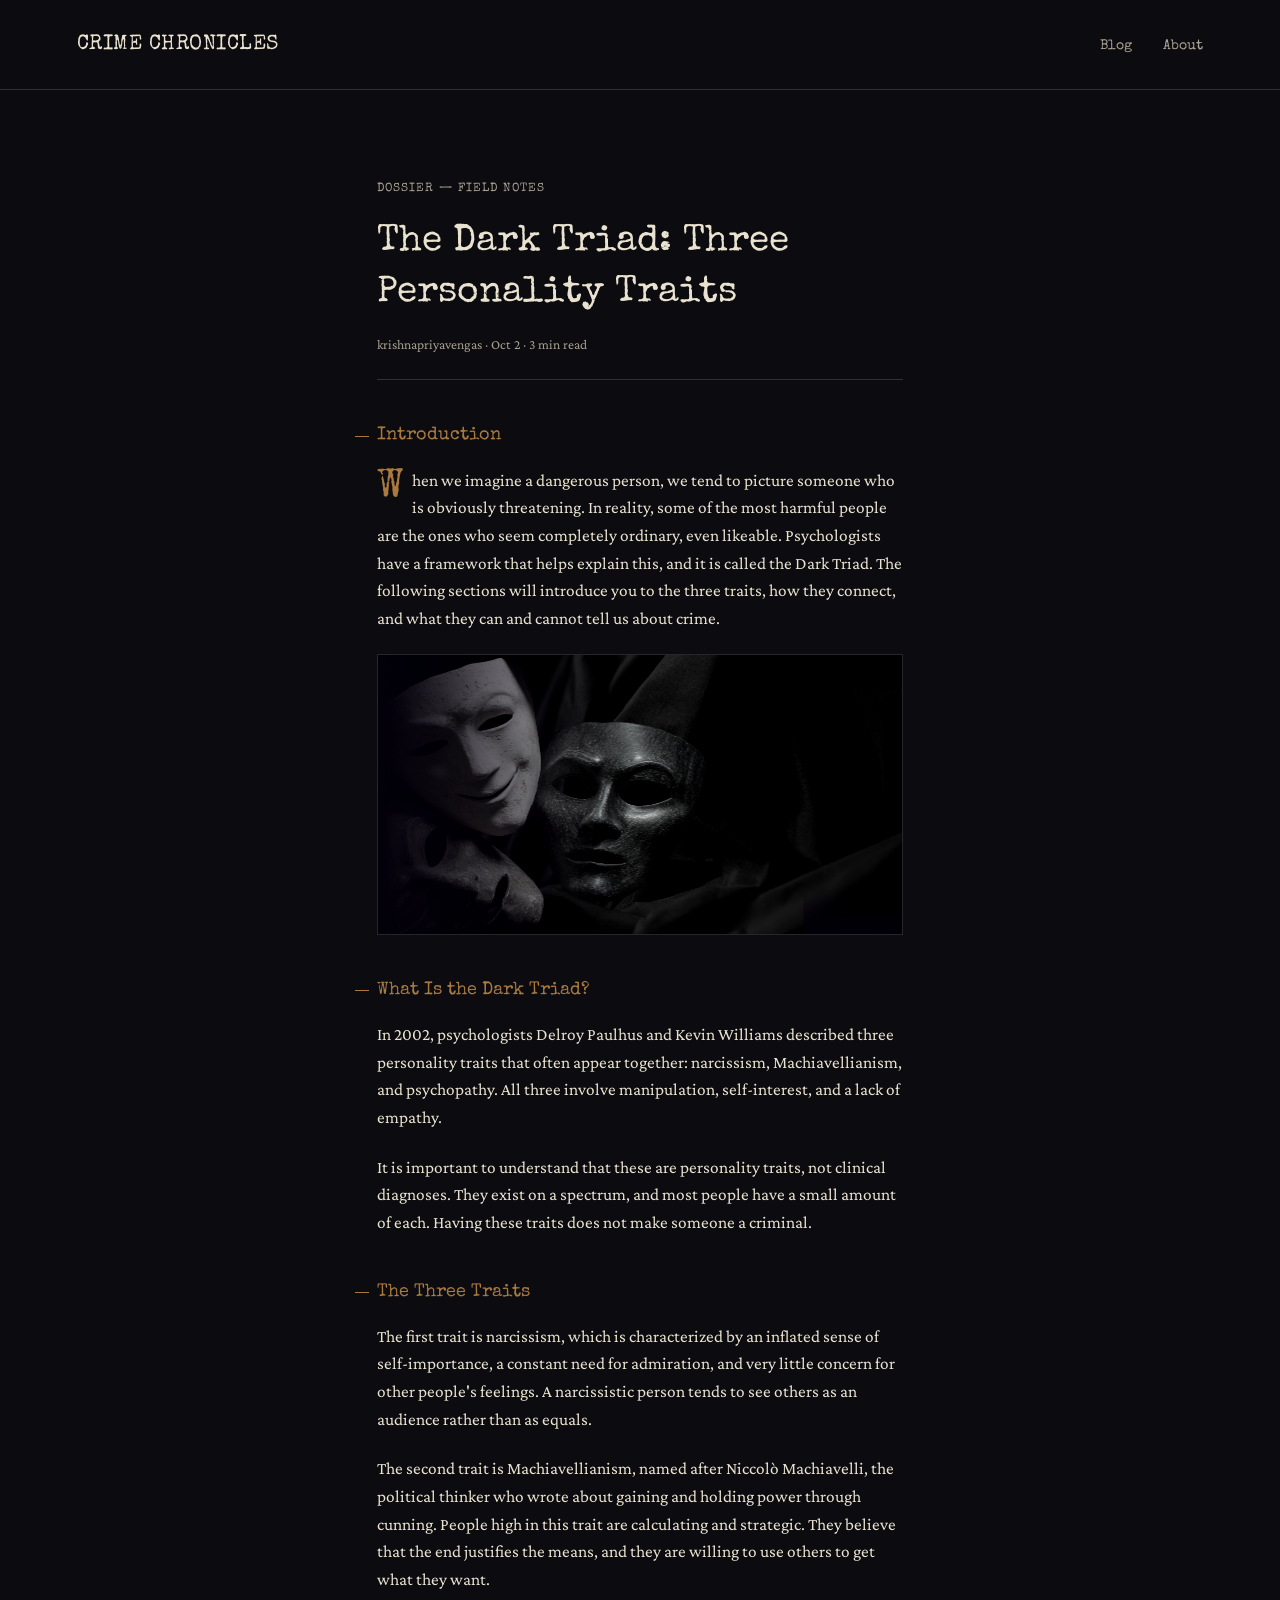
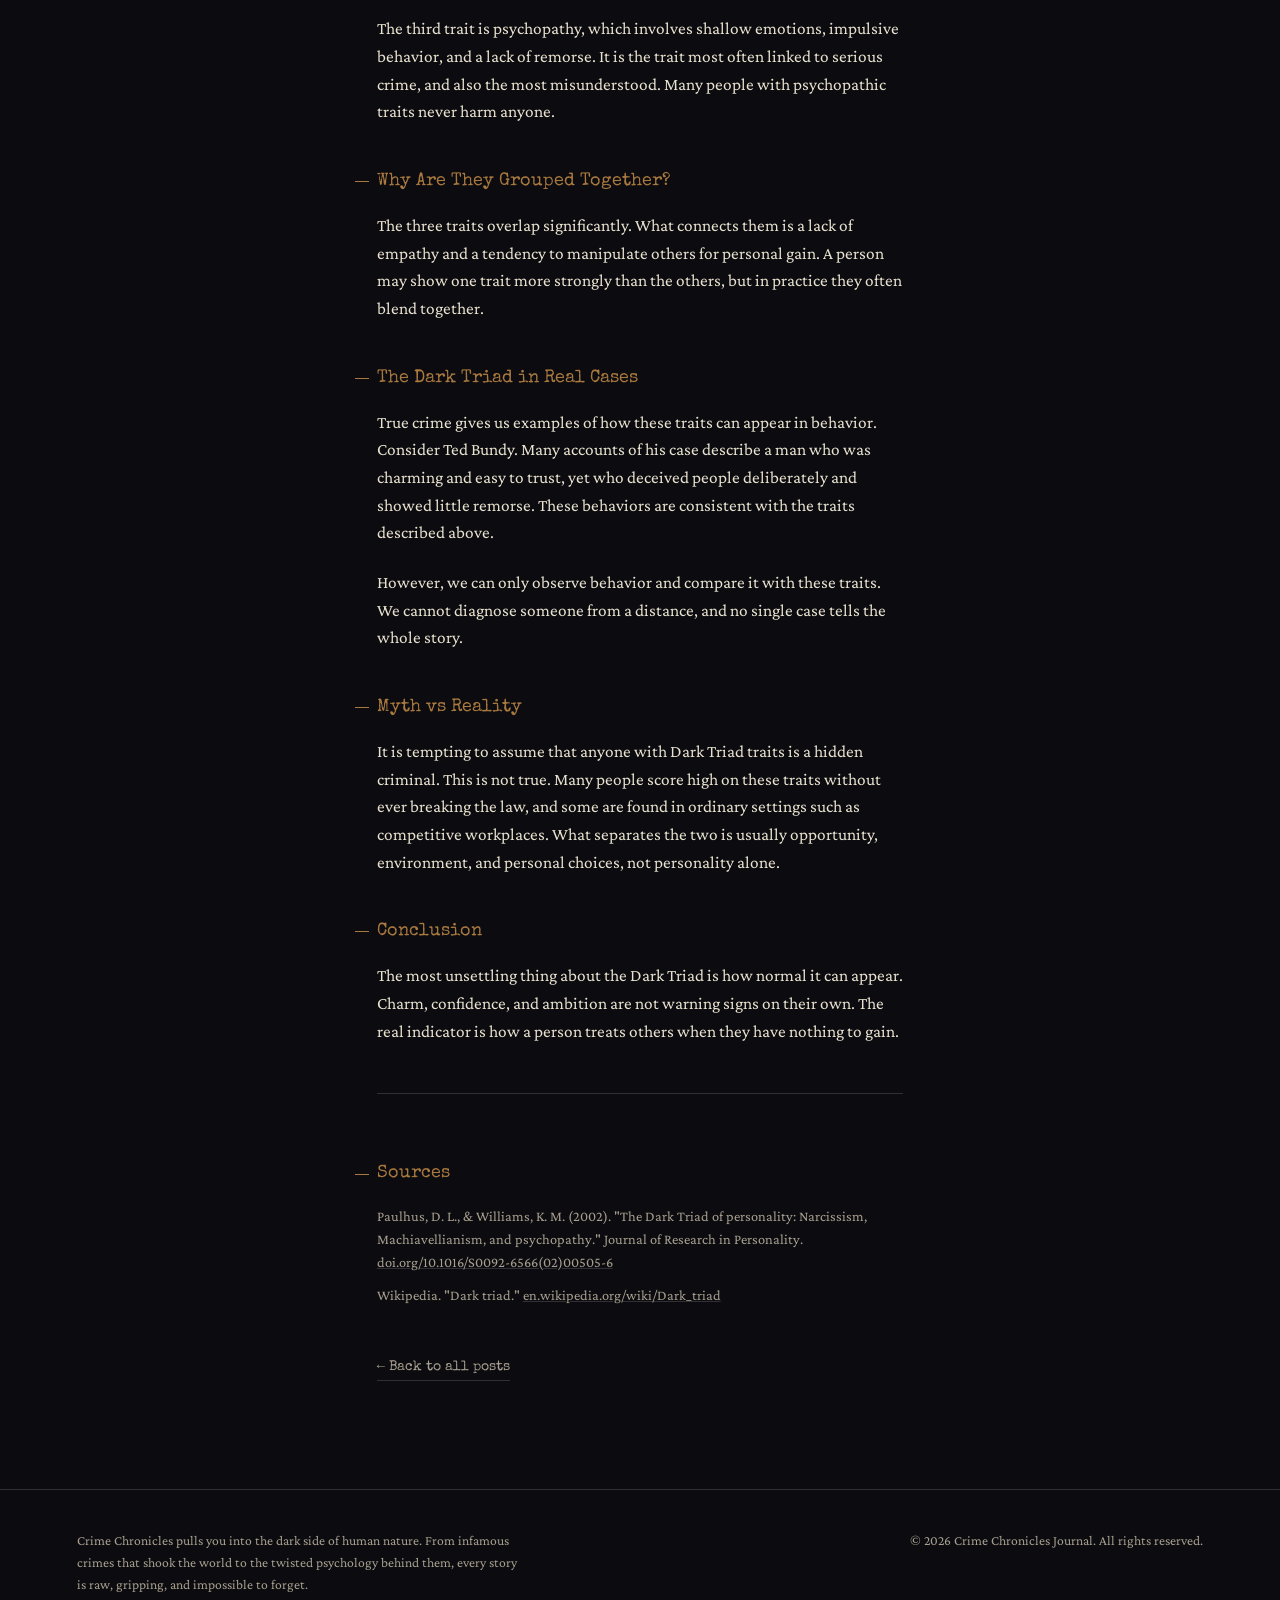
==== commit 627968d4: "Update dark-triad.html" ====
--- a/posts/dark-triad.html
+++ b/posts/dark-triad.html
@@ -3,8 +3,7 @@
 <head>
 <meta charset="UTF-8">
 <meta name="viewport" content="width=device-width, initial-scale=1.0">
-<title>The Dark Triad: Three Personality Traits | Crime Chronicles</title>
-<meta name="description" content="Narcissism, Machiavellianism, and psychopathy: what the Dark Triad is, how the traits overlap, and why having them does not make someone a criminal.">
+<title>The Dark Triad: Three Personality Traits — Crime Chronicles</title>
 <link rel="preconnect" href="https://fonts.googleapis.com">
 <link href="https://fonts.googleapis.com/css2?family=Special+Elite&family=Crimson+Pro:ital,wght@0,400;0,600;1,400&display=swap" rel="stylesheet">
 <link rel="stylesheet" href="../style.css">
@@ -19,36 +18,37 @@
     </nav>
   </header>
 
-  <main class="article">
+  <article class="article">
     <div class="tag">DOSSIER — FIELD NOTES</div>
     <h1>The Dark Triad: Three Personality Traits</h1>
-    <p class="meta">Criminal psychology</p>
+    <p class="meta">krishnapriyavengas · Oct 2 · 3 min read</p>
 
-    <figure class="article-image">
-      <img src="../dark-triad.png" alt="Three masks, one pale and smiling, one dark and expressionless, resting on black fabric" width="1049" height="557">
-    </figure>
+    <h2>Introduction</h2>
+    <p class="lede">When we imagine a dangerous person, we tend to picture someone who is obviously threatening. In reality, some of the most harmful people are the ones who seem completely ordinary, even likeable. Psychologists have a framework that helps explain this, and it is called the Dark Triad. The following sections will introduce you to the three traits, how they connect, and what they can and cannot tell us about crime.</p>
 
-    <p class="lede">When we imagine a dangerous person, we tend to picture someone obviously threatening. In reality, some of the most harmful people are the ones who seem completely ordinary, even likeable. Psychologists have a framework that helps explain this. It is called the Dark Triad.</p>
+    <div class="article-image">
+      <img src="../dark-triad.png" alt="Three masks, one pale and smiling, one dark and expressionless, resting on black fabric">
+    </div>
 
     <h2>What Is the Dark Triad?</h2>
     <p>In 2002, psychologists Delroy Paulhus and Kevin Williams described three personality traits that often appear together: narcissism, Machiavellianism, and psychopathy. All three involve manipulation, self-interest, and a lack of empathy.</p>
+
     <p>It is important to understand that these are personality traits, not clinical diagnoses. They exist on a spectrum, and most people have a small amount of each. Having these traits does not make someone a criminal.</p>
 
-    <h2>1. Narcissism</h2>
-    <p>Narcissism is characterized by an inflated sense of self-importance, a constant need for admiration, and very little concern for other people's feelings. A narcissistic person tends to see others as an audience rather than as equals.</p>
+    <h2>The Three Traits</h2>
+    <p>The first trait is narcissism, which is characterized by an inflated sense of self-importance, a constant need for admiration, and very little concern for other people's feelings. A narcissistic person tends to see others as an audience rather than as equals.</p>
 
-    <h2>2. Machiavellianism</h2>
-    <p>This trait is named after Niccolò Machiavelli, the political thinker who wrote about gaining and holding power through cunning. People high in Machiavellianism are calculating and strategic. They believe that the end justifies the means, and they are willing to use others to get what they want.</p>
+    <p>The second trait is Machiavellianism, named after Niccolò Machiavelli, the political thinker who wrote about gaining and holding power through cunning. People high in this trait are calculating and strategic. They believe that the end justifies the means, and they are willing to use others to get what they want.</p>
 
-    <h2>3. Psychopathy</h2>
-    <p>Psychopathy involves shallow emotions, impulsive behavior, and a lack of remorse. It is the trait most often linked to serious crime, and also the most misunderstood. Many people with psychopathic traits never harm anyone.</p>
+    <p>The third trait is psychopathy, which involves shallow emotions, impulsive behavior, and a lack of remorse. It is the trait most often linked to serious crime, and also the most misunderstood. Many people with psychopathic traits never harm anyone.</p>
 
     <h2>Why Are They Grouped Together?</h2>
     <p>The three traits overlap significantly. What connects them is a lack of empathy and a tendency to manipulate others for personal gain. A person may show one trait more strongly than the others, but in practice they often blend together.</p>
 
     <h2>The Dark Triad in Real Cases</h2>
     <p>True crime gives us examples of how these traits can appear in behavior. Consider Ted Bundy. Many accounts of his case describe a man who was charming and easy to trust, yet who deceived people deliberately and showed little remorse. These behaviors are consistent with the traits described above.</p>
-    <p>A word of caution: we can only observe behavior and compare it with these traits. We cannot diagnose someone from a distance, and no single case tells the whole story.</p>
+
+    <p>However, we can only observe behavior and compare it with these traits. We cannot diagnose someone from a distance, and no single case tells the whole story.</p>
 
     <h2>Myth vs Reality</h2>
     <p>It is tempting to assume that anyone with Dark Triad traits is a hidden criminal. This is not true. Many people score high on these traits without ever breaking the law, and some are found in ordinary settings such as competitive workplaces. What separates the two is usually opportunity, environment, and personal choices, not personality alone.</p>
@@ -59,15 +59,17 @@
     <div class="sources">
       <h2>Sources</h2>
       <ul>
-        <li>Paulhus, D. L., &amp; Williams, K. M. (2002). "The Dark Triad of personality: Narcissism, Machiavellianism, and psychopathy." Journal of Research in Personality.</li>
+        <li>Paulhus, D. L., &amp; Williams, K. M. (2002). "The Dark Triad of personality: Narcissism, Machiavellianism, and psychopathy." Journal of Research in Personality. <a href="https://doi.org/10.1016/S0092-6566(02)00505-6">doi.org/10.1016/S0092-6566(02)00505-6</a></li>
+        <li>Wikipedia. "Dark triad." <a href="https://en.wikipedia.org/wiki/Dark_triad">en.wikipedia.org/wiki/Dark_triad</a></li>
       </ul>
     </div>
 
-    <a class="back-link" href="../index.html#files">&larr; Back to all files</a>
-  </main>
+    <a class="back-link" href="../index.html#files">← Back to all posts</a>
+  </article>
 
   <footer>
-    <p>&copy; 2026 Crime Chronicles Journal. All rights reserved.<br>investigation@crimechronicles.com</p>
+    <p>Crime Chronicles pulls you into the dark side of human nature. From infamous crimes that shook the world to the twisted psychology behind them, every story is raw, gripping, and impossible to forget.</p>
+    <p>&copy; 2026 Crime Chronicles Journal. All rights reserved.</p>
   </footer>
 
   <script src="../script.js"></script>
